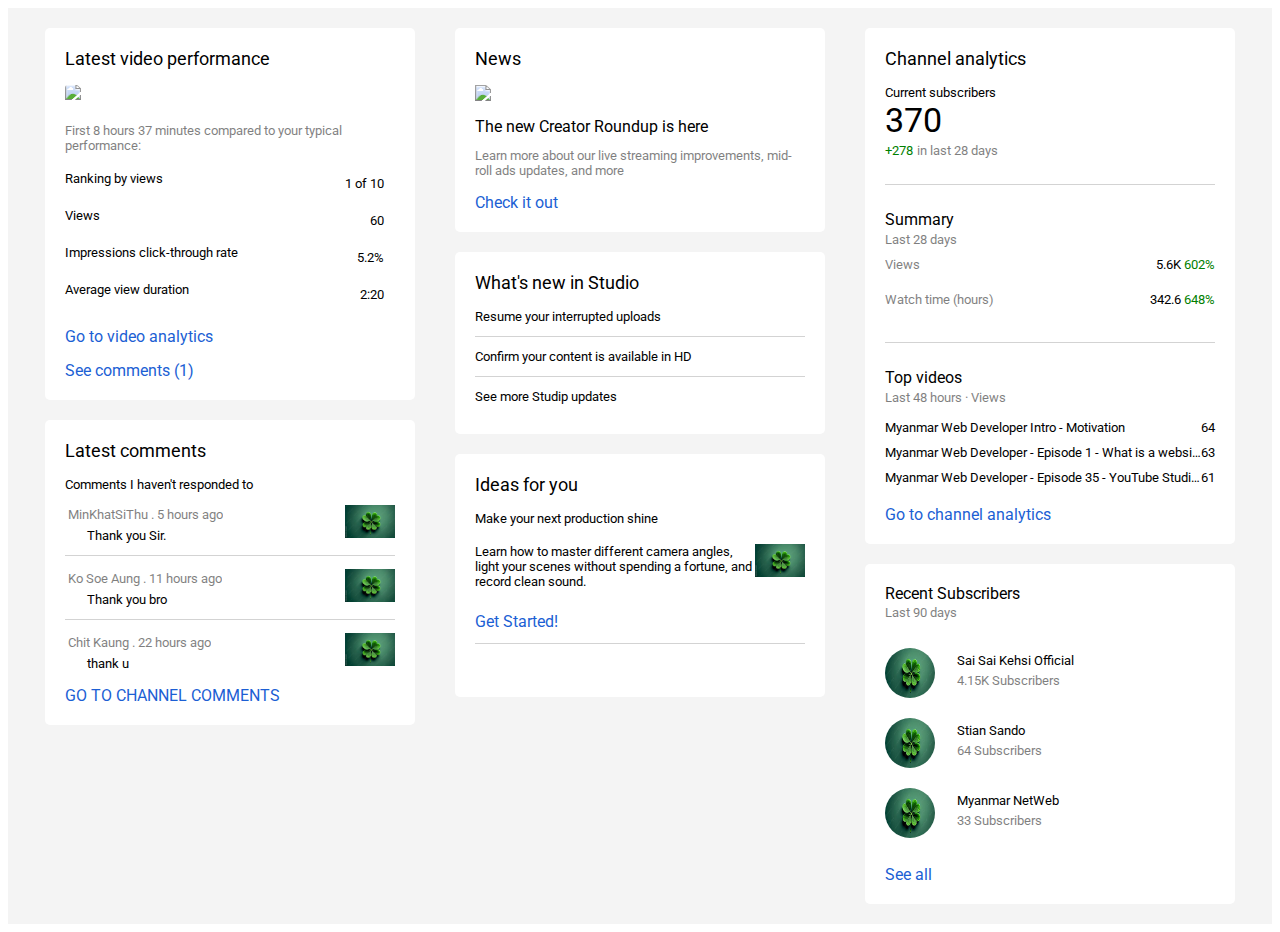
==== yt_studio.html @ 7635cf3b "first commit" ====
<!DOCTYPE html>
<html>
  <head>
    <link rel="stylesheet" href="yt_studio_style.css">
    <link
      href="https://fonts.googleapis.com/css2?family=Roboto:ital,wght@0,100;0,300;0,400;0,500;0,700;0,900;1,100;1,300;1,400;1,500;1,700;1,900&display=swap"
      rel="stylesheet">
    <script src="https://kit.fontawesome.com/cb07d8fa89.js" crossorigin="anonymous"></script>
      

  </head>
  <body>
    <div class="container">
      <div class="first">
        <div class="columnfirst">
          <div class="box">
            <div class="boxTitle">Latest video performance</div>
            <div class="thumbnailContainer">
              <img src="https://i.imgur.com/3uXRo1s.jpg" class="thumbnail"/>
            </div>
            <div class="performance fs op">First 8 hours 37 minutes compared to your typical performance:</div>
            <div class="statContainer fs">
              <div class="stat">
                <div>Ranking by views</div>
                <div>1 of 10 <i class="fas fa-angle-right ffs"></i></div>
              </div>
              <div class="stat">
                <div>Views</div>
                <div>60 <i class="fas fa-arrow-circle-up ffs cg"></i></div>
              </div>
              <div class="stat">
                <div>Impressions click-through rate</div>
                <div>5.2% <i class="fas fa-arrow-circle-up ffs cg"></i></div>
              </div>
              <div class="stat">
                <div>Average view duration</div>
                <div>2:20 <i class="fas fa-arrow-circle-up ffs cg"></i></div>
              </div>
            </div>
            <div class="link">
              Go to video analytics
            </div>
            <div class="link comment">
              See comments (1)
            </div>
          </div>
          <div class="box boxtop">
            <div class="boxTitle">Latest comments</div>
            <div class="fs creator">Comments I haven't responded to</div>
            <div class="Clover">
              <div>
                <div>
                  <span>
                    <i class="fas fa-arrow-circle-up"></i>
                  </span>
                  <span class="op fs">MinKhatSiThu . 5 hours ago</span>
                </div>
                <div class="fs Thank"> Thank you Sir.</div>
              </div> 
                <div>
                  <img src="[data-uri]" class="secimg"/>
                </div>
            </div>
            <div class="divider three"></div>
            <div class="Clover">
              <div>
                <div>
                  <span>
                    <i class="fas fa-arrow-circle-up"></i>
                  </span>
                  <span class="op fs">Ko Soe Aung . 11 hours ago</span>
                </div>
                <div class="fs Thank"> Thank you bro</div>
              </div> 
                <div>
                  <img src="[data-uri]" class="secimg"/>
                </div>
            </div>
            <div class="divider three"></div>
            <div class="Clover">
              <div>
                <div>
                  <span>
                    <i class="fas fa-arrow-circle-up"></i>
                  </span>
                  <span class="op fs">Chit Kaung . 22 hours ago</span>
                </div>
                <div class="fs Thank"> thank u</div>
              </div> 
                <div>
                  <img src="[data-uri]" class="secimg"/>
                </div>
            </div>
            <div class="link comment">
              GO TO CHANNEL COMMENTS
            </div>
          </div>
        </div>
      </div>
      <div class="second">
        <div class="columnsecond">
          <div class="box">
            <div class="secondColumnTitle boxTitle">
              <div>News</div>
              <div>
                <i class="fas fa-angle-left ffs op"></i>
                <i class="fas fa-angle-right ffs op"></i>
              </div>
            </div>
            <div>
              <img src="https://i.imgur.com/4svfOcF.png" class="secondColumnImage"/>
            </div>
            <div class="creator">The new Creator Roundup is here</div>
            <div class="fs op">Learn more about our live streaming improvements, mid-roll ads updates, and more</div>
            <div class="link comment">
              Check it out
            </div>
          </div>
          <div class="box boxtop">
            <div class="secondColumnTitle boxTitle">
              <div>What's new in Studio</div>
            </div>
            <div class="fs">Resume your interrupted uploads</div>
            <div class="divider three"></div>
            <div class="performance fs">Confirm your content is available in HD</div>
            <div class="divider three"></div>
            <div class="performance fs">See more Studip updates</div>
          </div>
          <div class="box boxtop">
            <div class="secondColumnTitle boxTitle">
              <div>Ideas for you</div>
            </div>
            <div class="performance fs">Make your next production shine</div>
            <div class="stat">
              <div class="fs">
                Learn how to master different camera angles, light your scenes without spending a fortune, and record clean sound.
              </div>
              <div>
                <img src="[data-uri]" class="secimg"/>
              </div>
            </div>
            <div class="link comment">
              Get Started!
            </div>
            <div class="divider three"></div>
            <div>
              <i class="fas fa-angle-down ffs op down"></i>
            </div>
          </div>
        </div>
      </div>
      <div class="third">
        <div class="columnthird">
          <div class="box">
            <div class="boxTitle">Channel analytics</div>
            <div class="fs">Current subscribers</div>
            <div class="subscriberCount">370</div>
            <div>
              <span class="fs cg">+278</span>
              <span class="fs op">in last 28 days</span>
            </div>
            <div class="divider"></div>
            <div class="summary">Summary</div>
            <div class="fs op">Last 28 days</div>
            <div class="summaryStat">
              <div class="fs op">Views</div>
              <div class="fs">5.6K <span class="cg">602%</span></div>
            </div>
            <div class="summaryStat">
              <div class="fs op">Watch time (hours)</div>
              <div class="fs">342.6 <span class="cg">648%</span></div>
            </div>
            <div class="divider"></div>
            <div class="summaryContainer">
              <div class="summary">Top videos</div>
              <div class="fs op">Last 48 hours · Views</div>
            </div>
            <div class="playlist fs">
              <div class="overflowEllipsis">Myanmar Web Developer Intro - Motivation</div>
              <div>64</div>
            </div>
            <div class="playlist fs">
              <div class="overflowEllipsis">Myanmar Web Developer - Episode 1 - What is a website?</div>
              <div>63</div>
            </div>
            <div class="playlist fs">
              <div class="overflowEllipsis">Myanmar Web Developer - Episode 35 - YouTube Studio (Part 1)</div>
              <div>61</div>
            </div>
            <div class="link comment">
              Go to channel analytics
            </div>
          </div>
          <div class="box boxtop">
            <div class="Recent">Recent Subscribers</div>
            <div class="fs days op">Last 90 days</div>
            <div>
              <div class="statlast">
                <div>
                  <img src="[data-uri]" class="secimg img"/>
                </div>
                <div>
                  <div class="fs Thank">Sai Sai Kehsi Official</div>
                  <div class="fs Thank op">4.15K Subscribers</div>
                </div>
              </div>
            <div> 
              <div class="statlast">
                <div>
                  <img src="[data-uri]" class="secimg img"/>
                </div>
                <div>
                  <div class="fs Thank">Stian Sando</div>
                  <div class="fs Thank op">64 Subscribers</div>
                </div>
              </div>
            </div>  
            <div>  
              <div class="statlast">
                <div>
                  <img src="[data-uri]" class="secimg img"/>
                </div>
                <div>
                  <div class="fs Thank">Myanmar NetWeb</div>
                  <div class="fs Thank op">33 Subscribers</div>
                </div>
              </div>
            </div>
            <div class="link comment">
              See all
            </div>
          </div>  
        </div>
      </div>
    </div>
  </div>
  </body>
</html>
---- yt_studio_style.css ----
body {
  font-family: 'Roboto', sans-serif;
}

.container {
  display: flex;
  flex-direction: row;
  justify-content: center;
  background-color: #F4F4F4;
}

.columnsecond {
  width: 370px;
  margin: 20px;
}

.columnfirst {
  width: 370px;
  margin: 20px;
}

.columnthird {
  width: 370px;
  margin: 20px;
}

.box {
  padding: 20px;
  border-radius: 5px;
  background-color: white;
}

.boxTitle {
  font-size: 18px;
  margin-bottom: 16px;
}

.thumbnailContainer {
  height: 20px;
  overflow: hidden;
  border-radius: 3px;
  margin-bottom: 18px;
}

.thumbnail {
  width: 100%;
  margin-top: -35px;
}

.performance {
  margin-bottom: 10px;
}

.op {
  opacity: 0.5;
}

.statContainer {
  margin-bottom: 16px;
}

.stat {
  display: flex;
  justify-content: space-between;
  padding: 8px 0px;
}

.link {
  color: #1C5FD4;
}

.leftStat {
  display: flex;
  flex-direction: row;
}

.comment {
  margin-top: 15px;
}

/* Second column */
.secondColumnTitle {
  display: flex;
  flex-direction: row;
  justify-content: space-between;
  align-items: center;
}

.secondColumnImage {
  width: 100%;
  margin-bottom: 12px;
}

.creator {
  margin-bottom: 12px;
}

.fs {
  font-size: 13px;
}

/* Third column */

.subscriberCount {
  font-size: 34px;
}

.cg {
  color: green;
}

.divider {
  height: 1px;
  background-color: lightgray;
  margin: 25px 0px;
}

.summaryContainer {
  margin-bottom: 10px;
}

.summary {
  margin-bottom: 3px;
}

.summaryStat {
  display: flex;
  justify-content: space-between;
  padding: 10px 0px;
}

.playlist {
  display: flex;
  padding: 5px 0px;
  justify-content: space-between;
}

.overflowEllipsis {
  white-space: nowrap;
  overflow: hidden;
  text-overflow: ellipsis;
}

.ffs {
  font-size: 18px;
  margin-left: 8px;
}

.fa-angle-left {
  margin-right: 25px;
}

.Clover {
  display: flex;
  flex-direction: row;
  justify-content: space-between;
  align-items: center;
}

.secimg {
  width: 50px;
}

.fas {
  margin-right: 3px;
}

.Thank {
  margin-left: 22px;
  margin-top: 5px;
}

.three {
  margin: 12px 0px;
}

.boxtop {
  margin-top: 20px;
}

.down {
  
}

.days {
  margin: 2px 0px 20px;
}

.img {
  border-radius: 1500px;
  height: 50px;
}

.statlast {
  display: flex;
  justify-content: left;
  padding: 8px 0px;
}
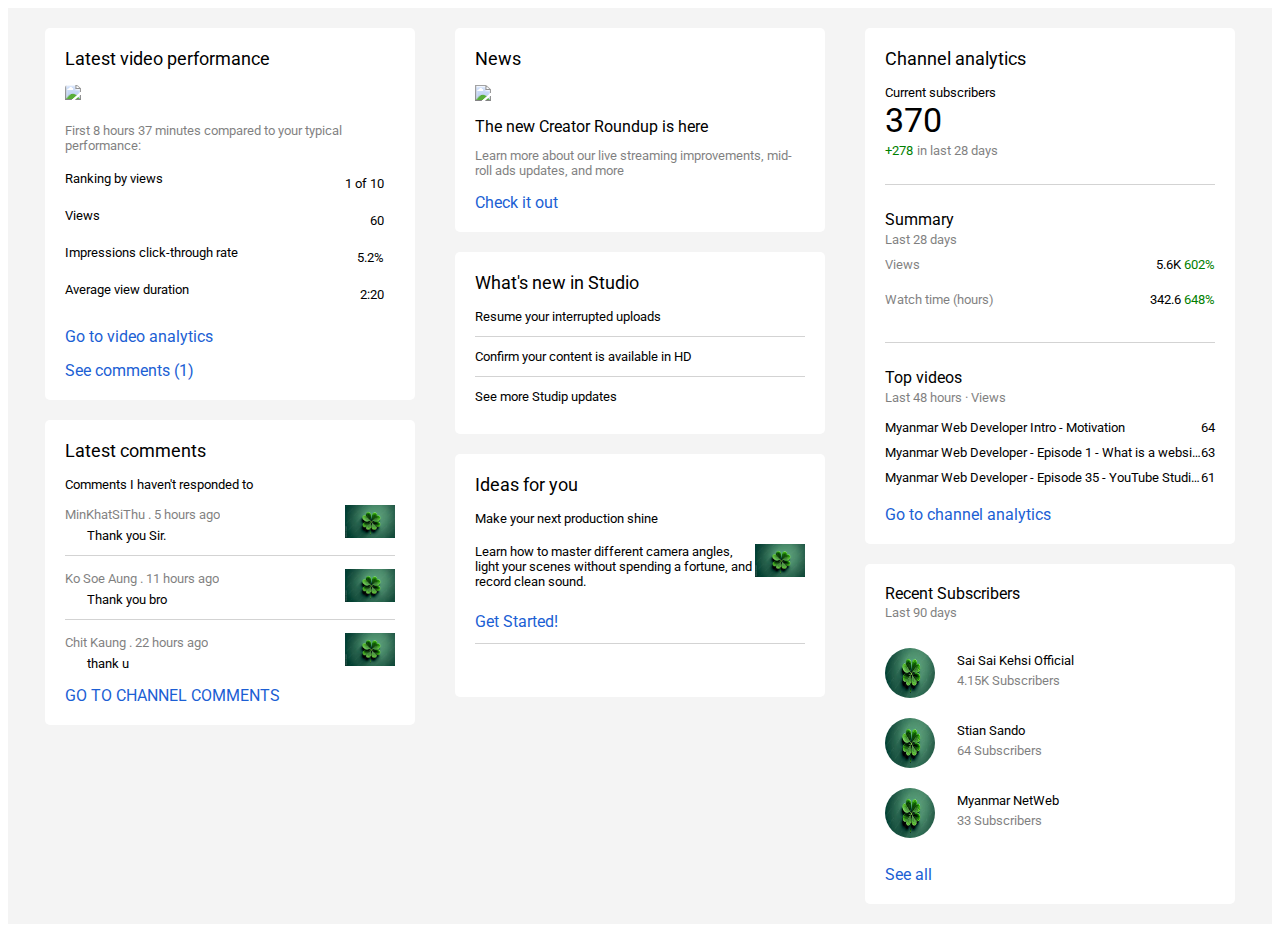
==== commit 86db32d0: "Update yt_studio.html" ====
--- a/yt_studio.html
+++ b/yt_studio.html
@@ -51,7 +51,7 @@
               <div>
                 <div>
                   <span>
-                    <i class="fas fa-arrow-circle-up"></i>
+                    <i class="fa-solid fa-circle-user"></i>
                   </span>
                   <span class="op fs">MinKhatSiThu . 5 hours ago</span>
                 </div>
@@ -66,7 +66,7 @@
               <div>
                 <div>
                   <span>
-                    <i class="fas fa-arrow-circle-up"></i>
+                    <i class="fa-solid fa-circle-user"></i>
                   </span>
                   <span class="op fs">Ko Soe Aung . 11 hours ago</span>
                 </div>
@@ -81,7 +81,7 @@
               <div>
                 <div>
                   <span>
-                    <i class="fas fa-arrow-circle-up"></i>
+                    <i class="fa-solid fa-circle-user"></i>
                   </span>
                   <span class="op fs">Chit Kaung . 22 hours ago</span>
                 </div>
@@ -235,4 +235,4 @@
     </div>
   </div>
   </body>
-</html>+</html>
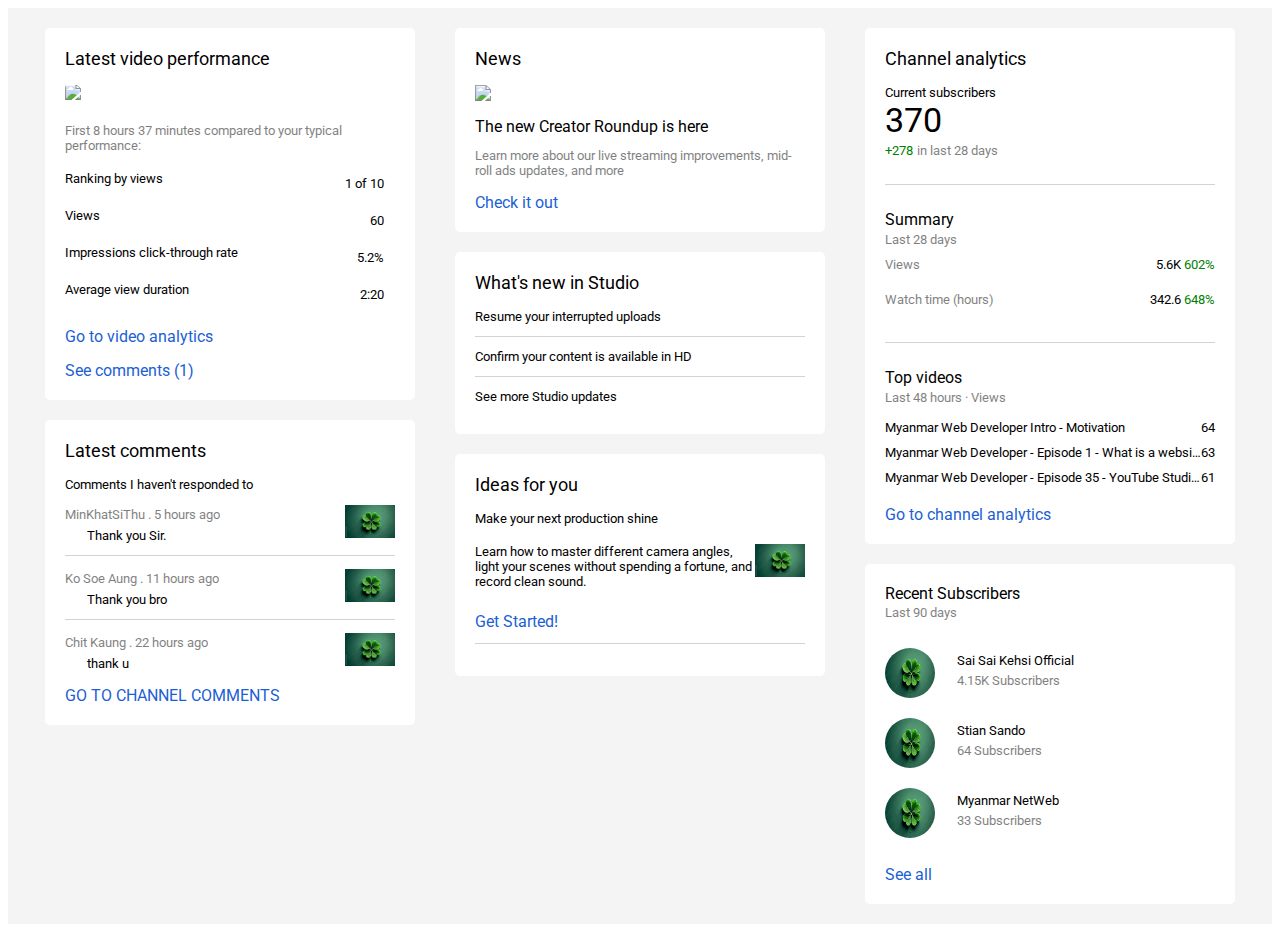
==== commit bb97c9ec: "first commit" ====
--- a/yt_studio.html
+++ b/yt_studio.html
@@ -6,8 +6,7 @@
       href="https://fonts.googleapis.com/css2?family=Roboto:ital,wght@0,100;0,300;0,400;0,500;0,700;0,900;1,100;1,300;1,400;1,500;1,700;1,900&display=swap"
       rel="stylesheet">
     <script src="https://kit.fontawesome.com/cb07d8fa89.js" crossorigin="anonymous"></script>
-      
-
+    <script src="https://kit.fontawesome.com/1c9073b405.js" crossorigin="anonymous"></script> 
   </head>
   <body>
     <div class="container">
@@ -124,7 +123,7 @@
             <div class="divider three"></div>
             <div class="performance fs">Confirm your content is available in HD</div>
             <div class="divider three"></div>
-            <div class="performance fs">See more Studip updates</div>
+            <div class="performance fs">See more Studio updates</div>
           </div>
           <div class="box boxtop">
             <div class="secondColumnTitle boxTitle">
@@ -143,8 +142,8 @@
               Get Started!
             </div>
             <div class="divider three"></div>
-            <div>
-              <i class="fas fa-angle-down ffs op down"></i>
+            <div class="down">
+              <i class="fas fa-angle-down ffs op"></i>
             </div>
           </div>
         </div>
--- a/yt_studio_style.css
+++ b/yt_studio_style.css
@@ -179,7 +179,9 @@
 }
 
 .down {
-  
+  display: flex;
+  justify-content: center;
+  align-items: center;
 }
 
 .days {
